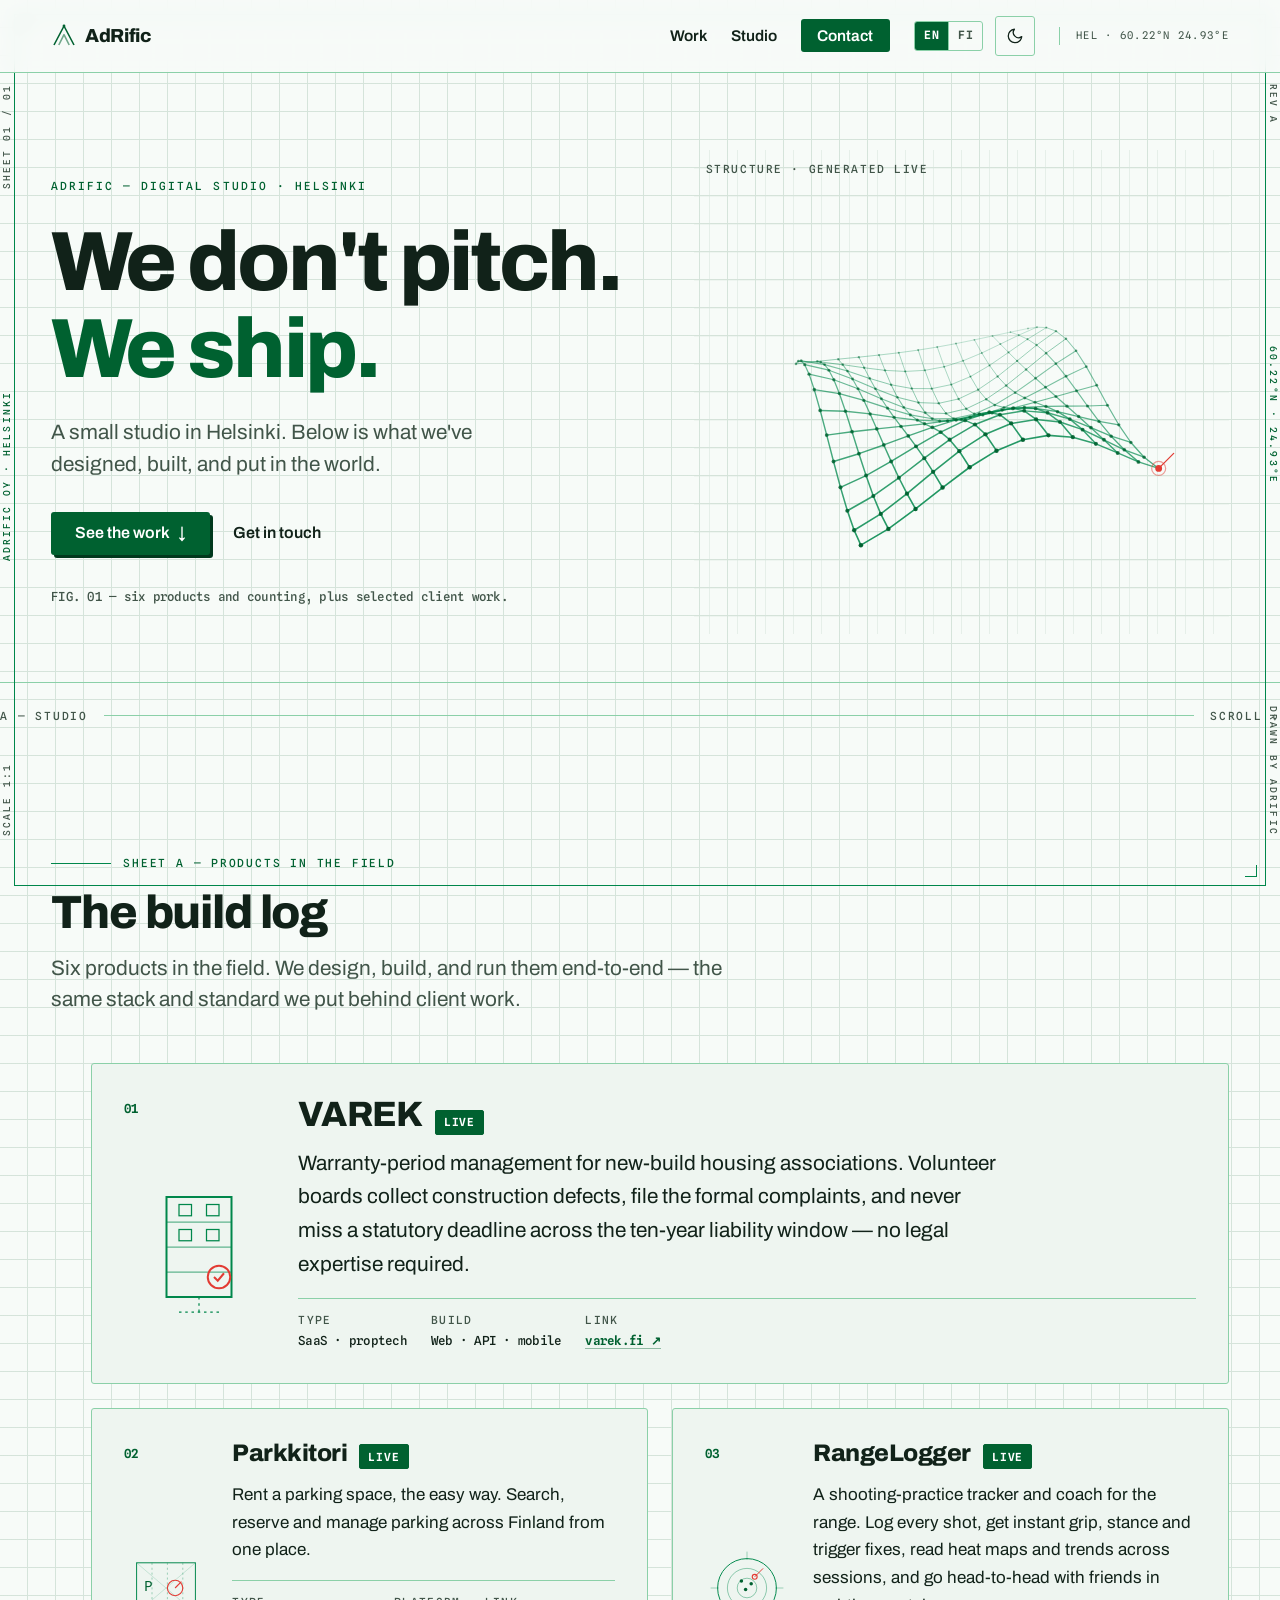
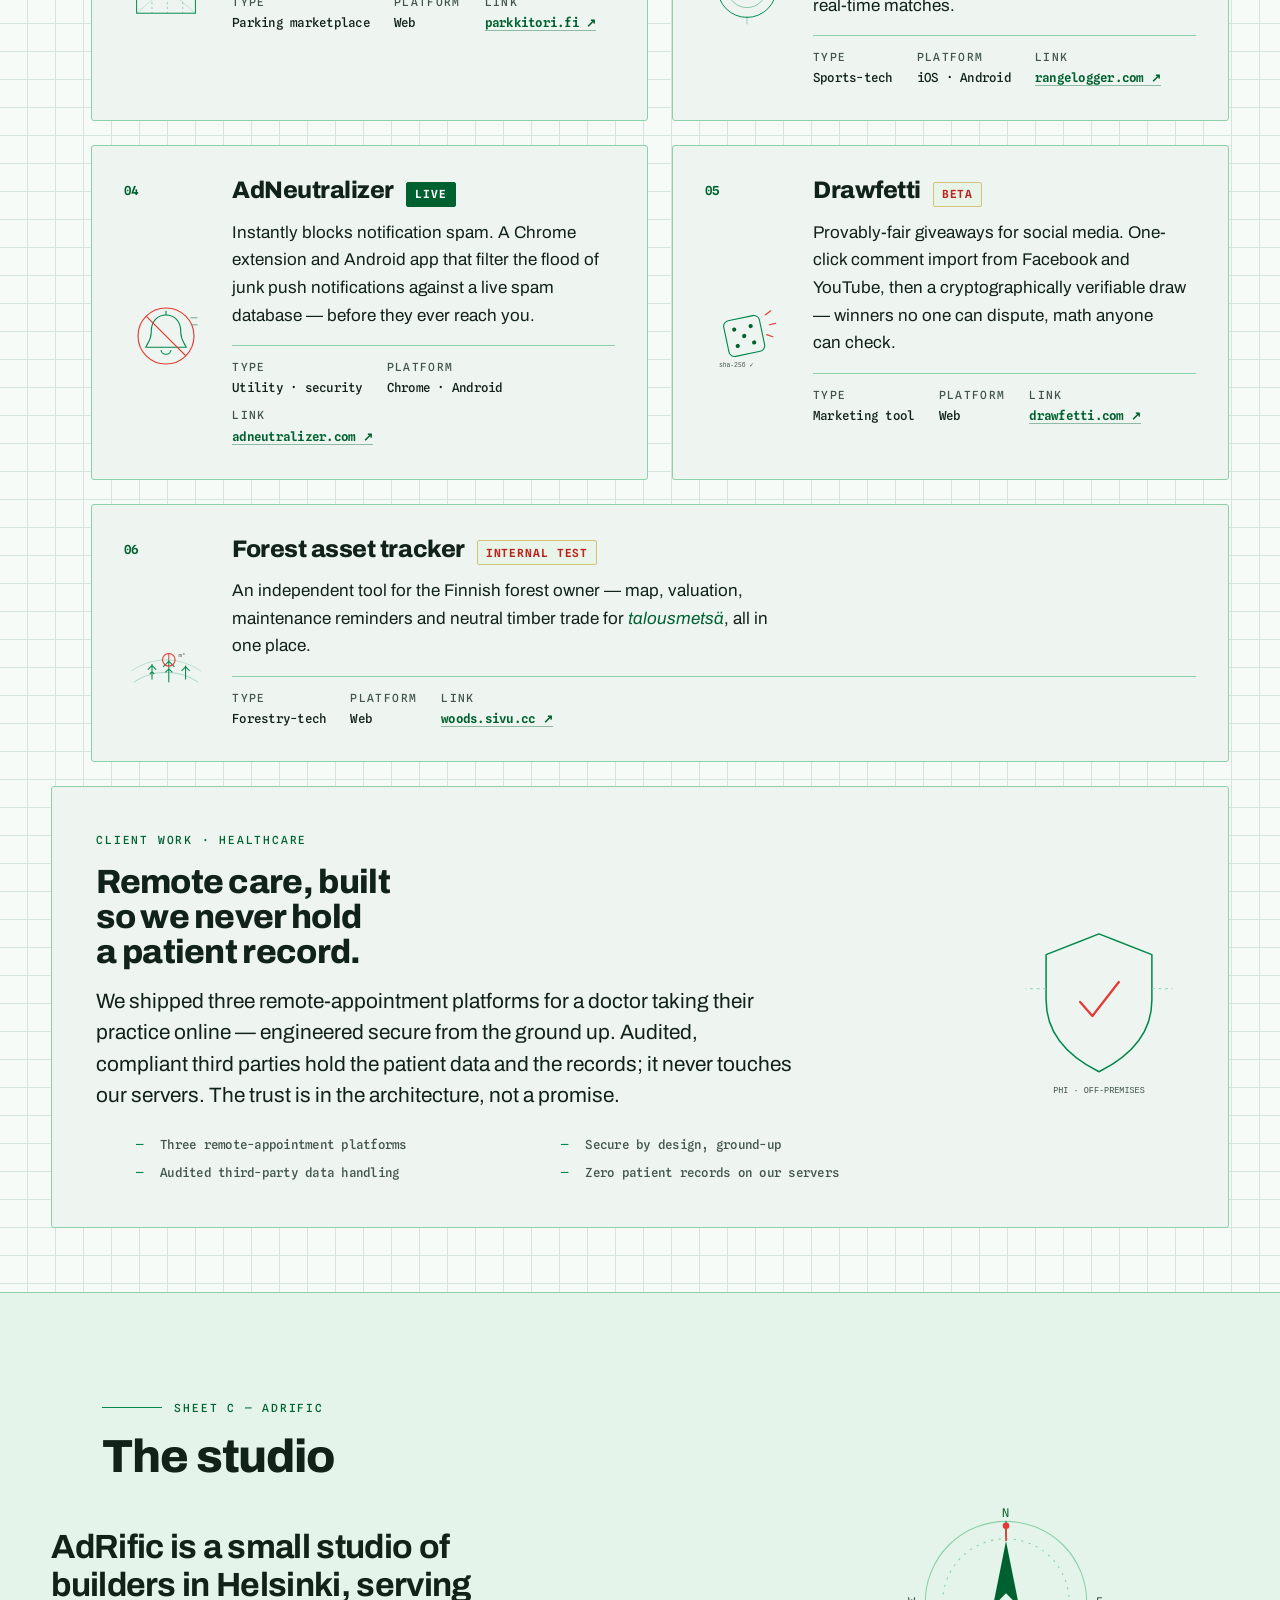
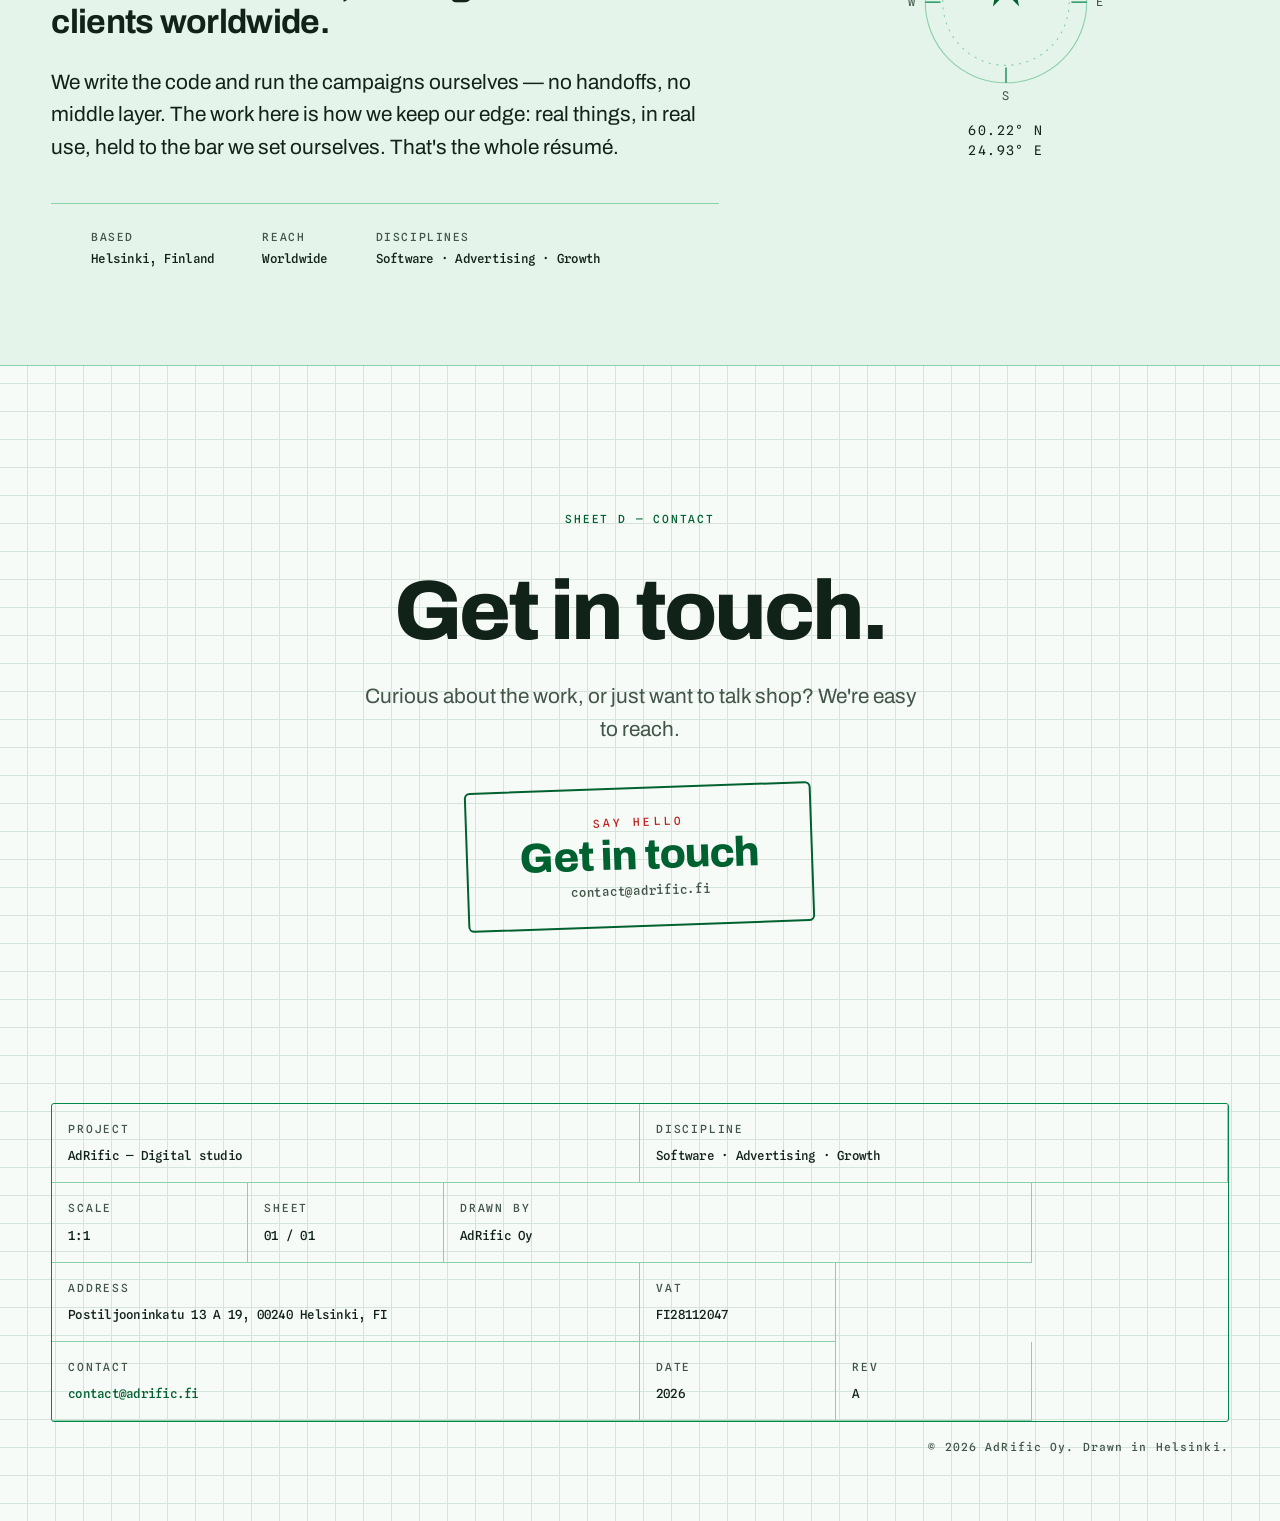
==== public/index.html @ c4c84b94 "chore: scope deploy to public/, track project docs in private repo Move the deployed site into a pub" ====
<!DOCTYPE html>
<html lang="en">

<head>
    <meta charset="UTF-8">
    <meta name="viewport" content="width=device-width, initial-scale=1.0">
    <script>
      (function () {
        var d = document.documentElement; d.classList.add('js');
        try {
          var saved = localStorage.getItem('adrific-theme');
          var theme = (saved === 'light' || saved === 'dark') ? saved
            : (matchMedia('(prefers-color-scheme: dark)').matches ? 'dark' : 'light');
          if (theme === 'dark') d.setAttribute('data-theme', 'dark');
          var lang = localStorage.getItem('adrific-lang');
          if (lang !== 'en' && lang !== 'fi') lang = (navigator.language || 'en').toLowerCase().indexOf('fi') === 0 ? 'fi' : 'en';
          d.setAttribute('lang', lang);
        } catch (e) {}
      })();
    </script>
    <title>AdRific — Digital studio in Helsinki</title>
    <meta name="description"
        content="AdRific is a small digital studio in Helsinki. A reference of the products and client work we've designed, built, and shipped. We don't pitch. We ship.">
    <meta name="theme-color" content="#f4f7f1">
    <meta property="og:title" content="AdRific — Digital studio in Helsinki">
    <meta property="og:description"
        content="A reference of the products and client work we've designed, built, and shipped.">
    <meta property="og:type" content="website">
    <meta property="og:locale" content="en">
    <link rel="icon" href="favicon.svg" type="image/svg+xml">
    <link rel="stylesheet" href="styles/main.css?v=2">
    <link rel="preconnect" href="https://fonts.googleapis.com">
    <link rel="preconnect" href="https://fonts.gstatic.com" crossorigin>
    <link href="https://fonts.googleapis.com/css2?family=Archivo:wght@400;500;600;700;800&family=Spline+Sans+Mono:wght@400;500;600&display=swap"
        rel="stylesheet">
</head>

<body>
    <a class="skip-link" href="#hero">Skip to content</a>

    <!-- Drawing-sheet frame + margin rail -->
    <div class="sheet-frame" aria-hidden="true">
        <div class="rail rail--left">
            <span class="rail__mark">SHEET 01 / 01</span>
            <span class="rail__mark rail__mark--mid">ADRIFIC OY · HELSINKI</span>
            <span class="rail__mark">SCALE 1:1</span>
        </div>
        <div class="rail rail--right">
            <span class="rail__mark">REV A</span>
            <span class="rail__mark rail__mark--mid">60.22°N · 24.93°E</span>
            <span class="rail__mark">DRAWN BY ADRIFIC</span>
        </div>
    </div>

    <header class="masthead" id="top">
        <nav class="masthead__nav nav" aria-label="Primary">
            <a class="brand" href="#top" aria-label="AdRific — home">
                <svg class="brand__mark" width="26" height="26" viewBox="0 0 26 26" aria-hidden="true" focusable="false">
                    <path d="M3 22 L13 3 L23 22" fill="none" stroke="currentColor" stroke-width="1.6"
                        stroke-linejoin="round" />
                    <path d="M7.8 22 L13 11.6 L18.2 22" fill="none" stroke="currentColor" stroke-width="1.6"
                        stroke-linejoin="round" opacity="0.55" />
                    <circle cx="13" cy="3" r="1.4" fill="currentColor" />
                </svg>
                <span class="brand__word">AdRific</span>
            </a>

            <ul class="nav__links" id="nav-menu">
                <li><a href="#work">Work</a></li>
                <li><a href="#studio">Studio</a></li>
                <li><a href="#contact" class="nav__cta">Contact</a></li>
            </ul>

            <div class="masthead__util">
                <div class="lang-switch" role="group" aria-label="Language / Kieli">
                    <button type="button" class="lang-switch__btn" data-lang="en" aria-pressed="true">EN</button>
                    <button type="button" class="lang-switch__btn" data-lang="fi" aria-pressed="false">FI</button>
                </div>
                <button class="theme-toggle" type="button" aria-pressed="false"
                    aria-label="Switch to dark theme" title="Toggle light / dark">
                    <svg class="icon-moon" width="18" height="18" viewBox="0 0 24 24" fill="none"
                        stroke="currentColor" stroke-width="1.7" aria-hidden="true">
                        <path d="M21 12.8A9 9 0 1 1 11.2 3a7 7 0 0 0 9.8 9.8Z" stroke-linejoin="round" />
                    </svg>
                    <svg class="icon-sun" width="18" height="18" viewBox="0 0 24 24" fill="none"
                        stroke="currentColor" stroke-width="1.7" aria-hidden="true">
                        <circle cx="12" cy="12" r="4.2" />
                        <path d="M12 2.5v3M12 18.5v3M2.5 12h3M18.5 12h3M5 5l2 2M17 17l2 2M19 5l-2 2M7 17l-2 2"
                            stroke-linecap="round" />
                    </svg>
                </button>
            </div>

            <p class="masthead__locator" aria-hidden="true">HEL · 60.22°N 24.93°E</p>

            <button class="nav__toggle" type="button" aria-expanded="false" aria-controls="nav-menu"
                aria-label="Open menu">
                <span class="nav__toggle-bar"></span>
                <span class="nav__toggle-bar"></span>
            </button>
        </nav>
    </header>

    <main>
        <!-- ░░ HERO ░░ -->
        <section class="hero" id="hero">
            <div class="hero__grid">
                <div class="hero__copy reveal">
                    <p class="kicker">AdRific — Digital studio · Helsinki</p>
                    <h1 class="hero__title">We don't pitch.<br><span class="hero__title-em">We ship.</span></h1>
                    <p class="hero__lede">
                        A small studio in Helsinki. Below is what we've designed, built, and put
                        in the world.
                    </p>
                    <div class="hero__actions">
                        <a href="#work" class="btn btn--stamp">See the work <span aria-hidden="true">↓</span></a>
                        <a href="#contact" class="btn btn--ghost">Get in touch</a>
                    </div>
                    <p class="hero__caption mono">FIG. 01 — six products and counting, plus selected client work.</p>
                </div>

                <div class="hero__plate reveal">
                    <!-- Live generative schematic renders here when JS + motion are available -->
                    <canvas class="hero__canvas" aria-hidden="true"></canvas>

                    <!-- Always-present static fallback: a real schematic, never a blank box -->
                    <svg class="hero__svg" viewBox="0 0 420 380" role="img"
                        aria-label="An isometric structural lattice drawn as an engineering schematic, annotated with dimension lines.">
                        <defs>
                            <pattern id="grid" width="24" height="24" patternUnits="userSpaceOnUse">
                                <path d="M24 0 H0 V24" fill="none" stroke="var(--grid-line)" stroke-width="1" />
                            </pattern>
                        </defs>
                        <rect x="0" y="0" width="420" height="380" fill="url(#grid)" />
                        <!-- isometric lattice -->
                        <g fill="none" stroke="var(--green-500)" stroke-width="1.4" stroke-linejoin="round">
                            <path d="M70 250 L210 170 L350 250 L210 330 Z" opacity="0.9" />
                            <path d="M70 250 L210 330 L210 170 M350 250 L210 330" opacity="0.5" />
                            <path d="M70 170 L210 90 L350 170 L210 250 Z" />
                            <path d="M70 170 L70 250 M350 170 L350 250 M210 90 L210 170" opacity="0.7" />
                            <path d="M140 130 L280 130 M140 210 L280 210" opacity="0.35" />
                            <path d="M210 90 L210 18" stroke-dasharray="3 4" opacity="0.6" />
                        </g>
                        <g fill="var(--green-700)">
                            <circle cx="70" cy="170" r="3" /><circle cx="350" cy="170" r="3" />
                            <circle cx="210" cy="90" r="3" /><circle cx="210" cy="250" r="3" />
                            <circle cx="70" cy="250" r="3" /><circle cx="350" cy="250" r="3" />
                        </g>
                        <circle cx="210" cy="18" r="4" fill="var(--signal)" />
                        <!-- dimension annotations -->
                        <g class="dim" stroke="var(--ink-muted)" stroke-width="1" fill="var(--ink-muted)">
                            <path d="M70 348 L350 348" />
                            <path d="M70 343 L70 353 M350 343 L350 353" />
                            <text x="210" y="366" text-anchor="middle">SPAN — 280</text>
                        </g>
                    </svg>

                    <p class="hero__plate-label mono" aria-hidden="true">STRUCTURE · GENERATED LIVE</p>
                </div>
            </div>
            <div class="hero__rule" aria-hidden="true">
                <span class="mono">A — STUDIO</span>
                <span class="hero__rule-line"></span>
                <span class="mono">SCROLL ↓</span>
            </div>
        </section>

        <!-- ░░ WORK / PORTFOLIO INDEX ░░ -->
        <section class="work" id="work" aria-labelledby="work-title">
            <header class="section-head">
                <p class="section-head__tag mono">Sheet A — Products in the field</p>
                <h2 class="section-head__title" id="work-title">The build log</h2>
                <p class="section-head__intro">
                    Six products in the field. We design, build, and run them end-to-end — the same
                    stack and standard we put behind client work.
                </p>
            </header>

            <ol class="work__index">
                <!-- VAREK (featured) -->
                <li class="plate plate--feature">
                    <span class="plate__no mono">01</span>
                    <div class="plate__diagram" aria-hidden="true">
                        <svg viewBox="0 0 120 120" fill="none" stroke="currentColor">
                            <rect x="34" y="20" width="52" height="80" stroke-width="1.6" />
                            <path d="M34 40 H86 M34 60 H86 M34 80 H86" stroke-width="1" opacity="0.6" />
                            <rect x="44" y="26" width="10" height="9" stroke-width="1" />
                            <rect x="66" y="26" width="10" height="9" stroke-width="1" />
                            <rect x="44" y="46" width="10" height="9" stroke-width="1" />
                            <rect x="66" y="46" width="10" height="9" stroke-width="1" />
                            <path d="M60 100 V112 M44 112 H76" stroke-width="1" stroke-dasharray="2 3" />
                            <circle cx="76" cy="84" r="9" stroke="var(--signal)" stroke-width="1.6" />
                            <path d="M72 84 l3 3 l5 -6" stroke="var(--signal)" stroke-width="1.6" />
                        </svg>
                    </div>
                    <div class="plate__body">
                        <div class="plate__head">
                            <h3 class="plate__name">VAREK</h3>
                            <span class="tag tag--live">Live</span>
                        </div>
                        <p class="plate__desc">
                            Warranty-period management for new-build housing associations. Volunteer boards
                            collect construction defects, file the formal complaints, and never miss a
                            statutory deadline across the ten-year liability window — no legal expertise required.
                        </p>
                        <dl class="plate__meta mono">
                            <div><dt>Type</dt><dd>SaaS · proptech</dd></div>
                            <div><dt>Build</dt><dd>Web · API · mobile</dd></div>
                            <div><dt>Link</dt><dd><a href="https://varek.fi" target="_blank"
                                        rel="noopener">varek.fi ↗</a></dd></div>
                        </dl>
                    </div>
                </li>

                <!-- Parkkitori -->
                <li class="plate">
                    <span class="plate__no mono">02</span>
                    <div class="plate__diagram" aria-hidden="true">
                        <svg viewBox="0 0 120 120" fill="none" stroke="currentColor">
                            <rect x="18" y="24" width="84" height="72" stroke-width="1.4" />
                            <path d="M18 24 L102 96 M102 24 L18 96" stroke-width="1" opacity="0.25" />
                            <path d="M40 24 V96 M62 24 V96 M84 24 V96" stroke-width="1" opacity="0.5"
                                stroke-dasharray="3 4" />
                            <text x="29" y="64" font-family="monospace" font-size="20"
                                fill="var(--green-700)" stroke="none">P</text>
                            <circle cx="73" cy="60" r="11" stroke="var(--signal)" stroke-width="1.6" />
                            <path d="M73 60 l9 -9" stroke="var(--signal)" stroke-width="1.6" />
                        </svg>
                    </div>
                    <div class="plate__body">
                        <div class="plate__head">
                            <h3 class="plate__name">Parkkitori</h3>
                            <span class="tag tag--live">Live</span>
                        </div>
                        <p class="plate__desc">
                            Rent a parking space, the easy way. Search, reserve and manage parking
                            across Finland from one place.
                        </p>
                        <dl class="plate__meta mono">
                            <div><dt>Type</dt><dd>Parking marketplace</dd></div>
                            <div><dt>Platform</dt><dd>Web</dd></div>
                            <div><dt>Link</dt><dd><a href="https://parkkitori.fi" target="_blank"
                                        rel="noopener">parkkitori.fi ↗</a></dd></div>
                        </dl>
                    </div>
                </li>

                <!-- RangeLogger -->
                <li class="plate">
                    <span class="plate__no mono">03</span>
                    <div class="plate__diagram" aria-hidden="true">
                        <svg viewBox="0 0 120 120" fill="none" stroke="currentColor">
                            <circle cx="60" cy="60" r="42" stroke-width="1.4" />
                            <circle cx="60" cy="60" r="28" stroke-width="1" opacity="0.6" />
                            <circle cx="60" cy="60" r="14" stroke-width="1" opacity="0.6" />
                            <path d="M60 8 V20 M60 100 V112 M8 60 H20 M100 60 H112" stroke-width="1"
                                opacity="0.5" />
                            <circle cx="52" cy="50" r="2.5" fill="var(--green-700)" stroke="none" />
                            <circle cx="66" cy="54" r="2.5" fill="var(--green-700)" stroke="none" />
                            <circle cx="58" cy="62" r="2.5" fill="var(--green-700)" stroke="none" />
                            <circle cx="71" cy="44" r="3.5" fill="none" stroke="var(--signal)"
                                stroke-width="1.6" />
                            <path d="M71 44 l12 -12" stroke="var(--signal)" stroke-width="1.4" />
                        </svg>
                    </div>
                    <div class="plate__body">
                        <div class="plate__head">
                            <h3 class="plate__name">RangeLogger</h3>
                            <span class="tag tag--live">Live</span>
                        </div>
                        <p class="plate__desc">
                            A shooting-practice tracker and coach for the range. Log every shot, get instant
                            grip, stance and trigger fixes, read heat maps and trends across sessions, and go
                            head-to-head with friends in real-time matches.
                        </p>
                        <dl class="plate__meta mono">
                            <div><dt>Type</dt><dd>Sports-tech</dd></div>
                            <div><dt>Platform</dt><dd>iOS · Android</dd></div>
                            <div><dt>Link</dt><dd><a href="https://rangelogger.com" target="_blank"
                                        rel="noopener">rangelogger.com ↗</a></dd></div>
                        </dl>
                    </div>
                </li>

                <!-- AdNeutralizer -->
                <li class="plate">
                    <span class="plate__no mono">04</span>
                    <div class="plate__diagram" aria-hidden="true">
                        <svg viewBox="0 0 120 120" fill="none" stroke="currentColor">
                            <path d="M60 30 c-12 0 -21 9 -21 23 c0 13 -5 17 -8 23 h58 c-3 -6 -8 -10 -8 -23 c0 -14 -9 -23 -21 -23 Z"
                                stroke-width="1.6" stroke-linejoin="round" />
                            <path d="M60 24 v6" stroke-width="1.6" />
                            <path d="M53 80 a7 6 0 0 0 14 0" stroke-width="1.6" />
                            <g stroke="var(--green-700)" stroke-width="1.4" opacity="0.55">
                                <path d="M95 34 h10 M97 44 h8" />
                            </g>
                            <circle cx="60" cy="60" r="40" stroke="var(--signal)" stroke-width="1.6" />
                            <path d="M32 32 L88 88" stroke="var(--signal)" stroke-width="1.8" />
                        </svg>
                    </div>
                    <div class="plate__body">
                        <div class="plate__head">
                            <h3 class="plate__name">AdNeutralizer</h3>
                            <span class="tag tag--live">Live</span>
                        </div>
                        <p class="plate__desc">
                            Instantly blocks notification spam. A Chrome extension and Android app that
                            filter the flood of junk push notifications against a live spam database —
                            before they ever reach you.
                        </p>
                        <dl class="plate__meta mono">
                            <div><dt>Type</dt><dd>Utility · security</dd></div>
                            <div><dt>Platform</dt><dd>Chrome · Android</dd></div>
                            <div><dt>Link</dt><dd><a href="https://adneutralizer.com" target="_blank"
                                        rel="noopener">adneutralizer.com ↗</a></dd></div>
                        </dl>
                    </div>
                </li>

                <!-- Drawfetti -->
                <li class="plate">
                    <span class="plate__no mono">05</span>
                    <div class="plate__diagram" aria-hidden="true">
                        <svg viewBox="0 0 120 120" fill="none" stroke="currentColor">
                            <rect x="30" y="34" width="52" height="52" rx="8" stroke-width="1.6"
                                transform="rotate(-12 56 60)" />
                            <g stroke="none" fill="var(--green-700)" transform="rotate(-12 56 60)">
                                <circle cx="44" cy="48" r="3" /><circle cx="68" cy="48" r="3" />
                                <circle cx="56" cy="60" r="3" /><circle cx="44" cy="72" r="3" />
                                <circle cx="68" cy="72" r="3" />
                            </g>
                            <path d="M86 30 l8 -6 M92 44 l9 -2 M88 58 l9 3" stroke="var(--signal)"
                                stroke-width="1.6" stroke-linecap="round" />
                            <text x="20" y="104" font-family="monospace" font-size="9"
                                fill="var(--ink-muted)" stroke="none">sha-256 ✓</text>
                        </svg>
                    </div>
                    <div class="plate__body">
                        <div class="plate__head">
                            <h3 class="plate__name">Drawfetti</h3>
                            <span class="tag tag--beta">Beta</span>
                        </div>
                        <p class="plate__desc">
                            Provably-fair giveaways for social media. One-click comment import from Facebook
                            and YouTube, then a cryptographically verifiable draw — winners no one can dispute,
                            math anyone can check.
                        </p>
                        <dl class="plate__meta mono">
                            <div><dt>Type</dt><dd>Marketing tool</dd></div>
                            <div><dt>Platform</dt><dd>Web</dd></div>
                            <div><dt>Link</dt><dd><a href="https://drawfetti.com" target="_blank"
                                        rel="noopener">drawfetti.com ↗</a></dd></div>
                        </dl>
                    </div>
                </li>

                <!-- Forest asset tracker (working title; full-width closer) -->
                <li class="plate plate--span">
                    <span class="plate__no mono">06</span>
                    <div class="plate__diagram" aria-hidden="true">
                        <svg viewBox="0 0 120 120" fill="none" stroke="currentColor">
                            <path d="M14 96 q20 -14 46 -14 q26 0 46 14" stroke-width="1" opacity="0.4" />
                            <path d="M10 80 q24 -16 50 -16 q26 0 50 16" stroke-width="1" opacity="0.3" />
                            <g stroke-width="1.5">
                                <path d="M40 92 V70 M34 78 l6 -6 l6 6 M37 84 l3 -3 l3 3" />
                                <path d="M64 96 V64 M56 74 l8 -8 l8 8 M59 82 l5 -5 l5 5" />
                                <path d="M88 92 V72 M82 80 l6 -6 l6 6" />
                            </g>
                            <circle cx="64" cy="64" r="9" stroke="var(--signal)" stroke-width="1.6" />
                            <path d="M64 64 V55" stroke="var(--signal)" stroke-width="1.4" />
                            <text x="78" y="60" font-family="monospace" font-size="8"
                                fill="var(--ink-muted)" stroke="none">m³</text>
                        </svg>
                    </div>
                    <div class="plate__body">
                        <div class="plate__head">
                            <h3 class="plate__name">Forest asset tracker</h3>
                            <span class="tag tag--beta">Internal test</span>
                        </div>
                        <p class="plate__desc">
                            An independent tool for the Finnish forest owner — map, valuation, maintenance
                            reminders and neutral timber trade for <em>talousmetsä</em>, all in one place.
                        </p>
                        <dl class="plate__meta mono">
                            <div><dt>Type</dt><dd>Forestry-tech</dd></div>
                            <div><dt>Platform</dt><dd>Web</dd></div>
                            <div><dt>Link</dt><dd><a href="https://woods.sivu.cc" target="_blank"
                                        rel="noopener">woods.sivu.cc ↗</a></dd></div>
                        </dl>
                    </div>
                </li>
            </ol>

            <article class="delivery" aria-labelledby="delivery-title">
                <div class="delivery__body">
                    <p class="delivery__tag mono">Client work · Healthcare</p>
                    <h3 class="delivery__title" id="delivery-title">
                        Remote care, built so we never hold a patient record.
                    </h3>
                    <p class="delivery__desc">
                        We shipped three remote-appointment platforms for a doctor taking their practice
                        online — engineered secure from the ground up. Audited, compliant third parties
                        hold the patient data and the records; it never touches our servers. The trust is
                        in the architecture, not a promise.
                    </p>
                    <ul class="delivery__specs mono">
                        <li>Three remote-appointment platforms</li>
                        <li>Secure by design, ground-up</li>
                        <li>Audited third-party data handling</li>
                        <li>Zero patient records on our servers</li>
                    </ul>
                </div>
                <div class="delivery__plate" aria-hidden="true">
                    <svg viewBox="0 0 180 196" fill="none">
                        <path d="M90 20 L146 42 V90 C146 126 122 150 90 166 C58 150 34 126 34 90 V42 Z"
                            stroke="var(--green-500)" stroke-width="1.6" stroke-linejoin="round" />
                        <path d="M70 92 l13 15 l28 -36" stroke="var(--signal)" stroke-width="2.4"
                            stroke-linecap="round" stroke-linejoin="round" />
                        <path d="M34 78 H12 M146 78 H168" stroke="var(--green-300)" stroke-width="1"
                            stroke-dasharray="3 4" />
                        <text x="90" y="188" text-anchor="middle" font-family="monospace" font-size="9"
                            fill="var(--ink-muted)">PHI · OFF-PREMISES</text>
                    </svg>
                </div>
            </article>
        </section>

        <!-- ░░ STUDIO / ABOUT ░░ -->
        <section class="studio" id="studio" aria-labelledby="studio-title">
            <div class="studio__inner">
                <div class="studio__main">
                    <header class="section-head section-head--tight">
                        <p class="section-head__tag mono">Sheet C — AdRific</p>
                        <h2 class="section-head__title" id="studio-title">The studio</h2>
                    </header>
                    <p class="studio__lead">
                        AdRific is a small studio of builders in Helsinki, serving clients worldwide.
                    </p>
                    <p class="studio__body">
                        We write the code and run the campaigns ourselves — no handoffs, no middle layer.
                        The work here is how we keep our edge: real things, in real use, held to the bar we
                        set ourselves. That's the whole résumé.
                    </p>
                    <ul class="studio__facts mono" aria-label="Studio facts">
                        <li><span>Based</span> Helsinki, Finland</li>
                        <li><span>Reach</span> Worldwide</li>
                        <li><span>Disciplines</span> Software · Advertising · Growth</li>
                    </ul>
                </div>

                <aside class="studio__aside" aria-hidden="true">
                    <svg viewBox="0 0 220 250" fill="none" role="presentation">
                        <circle cx="110" cy="100" r="74" stroke="var(--green-300)" stroke-width="1" />
                        <circle cx="110" cy="100" r="58" stroke="var(--green-300)" stroke-width="1"
                            stroke-dasharray="2 5" />
                        <!-- cardinal ticks -->
                        <g stroke="var(--green-500)" stroke-width="1.2">
                            <path d="M110 26 V40 M110 160 V174 M36 100 H50 M170 100 H184" />
                        </g>
                        <!-- north arrow -->
                        <path d="M110 44 L122 104 L110 92 L98 104 Z" fill="var(--green-700)" />
                        <path d="M110 44 L110 30" stroke="var(--signal)" stroke-width="1.6" />
                        <circle cx="110" cy="30" r="3" fill="var(--signal)" />
                        <!-- labels -->
                        <g fill="var(--ink-muted)" font-family="'Spline Sans Mono', monospace" font-size="11"
                            letter-spacing="0.1em">
                            <text x="110" y="22" text-anchor="middle" fill="var(--green-700)">N</text>
                            <text x="110" y="190" text-anchor="middle">S</text>
                            <text x="196" y="104" text-anchor="middle">E</text>
                            <text x="24" y="104" text-anchor="middle">W</text>
                        </g>
                        <!-- coordinate block -->
                        <g font-family="'Spline Sans Mono', monospace" letter-spacing="0.08em">
                            <text x="110" y="222" text-anchor="middle" font-size="12"
                                fill="var(--ink)">60.22° N</text>
                            <text x="110" y="240" text-anchor="middle" font-size="12"
                                fill="var(--ink)">24.93° E</text>
                        </g>
                    </svg>
                </aside>
            </div>
        </section>

        <!-- ░░ CONTACT STAMP ░░ -->
        <section class="contact" id="contact" aria-labelledby="contact-title">
            <div class="contact__inner">
                <p class="section-head__tag mono">Sheet D — Contact</p>
                <h2 class="contact__title" id="contact-title">Get in touch.</h2>
                <p class="contact__lede">
                    Curious about the work, or just want to talk shop? We're easy to reach.
                </p>
                <a class="stamp" href="mailto:contact@adrific.fi?subject=Hello%20AdRific">
                    <span class="stamp__kicker mono">Say hello</span>
                    <span class="stamp__main">Get in touch</span>
                    <span class="stamp__addr mono">contact@adrific.fi</span>
                </a>
            </div>
        </section>
    </main>

    <!-- ░░ TITLE BLOCK FOOTER ░░ -->
    <footer class="title-block">
        <div class="title-block__grid mono">
            <div class="tb-cell tb-cell--wide">
                <span class="tb-cell__k">Project</span>
                <span class="tb-cell__v">AdRific — Digital studio</span>
            </div>
            <div class="tb-cell tb-cell--wide">
                <span class="tb-cell__k">Discipline</span>
                <span class="tb-cell__v">Software · Advertising · Growth</span>
            </div>
            <div class="tb-cell">
                <span class="tb-cell__k">Scale</span>
                <span class="tb-cell__v">1:1</span>
            </div>
            <div class="tb-cell">
                <span class="tb-cell__k">Sheet</span>
                <span class="tb-cell__v">01 / 01</span>
            </div>
            <div class="tb-cell tb-cell--wide">
                <span class="tb-cell__k">Drawn by</span>
                <span class="tb-cell__v">AdRific Oy</span>
            </div>
            <div class="tb-cell tb-cell--wide">
                <span class="tb-cell__k">Address</span>
                <span class="tb-cell__v">Postiljooninkatu 13 A 19, 00240 Helsinki, FI</span>
            </div>
            <div class="tb-cell">
                <span class="tb-cell__k">VAT</span>
                <span class="tb-cell__v">FI28112047</span>
            </div>
            <div class="tb-cell tb-cell--wide">
                <span class="tb-cell__k">Contact</span>
                <span class="tb-cell__v"><a href="mailto:contact@adrific.fi">contact@adrific.fi</a></span>
            </div>
            <div class="tb-cell">
                <span class="tb-cell__k">Date</span>
                <span class="tb-cell__v">2026</span>
            </div>
            <div class="tb-cell">
                <span class="tb-cell__k">Rev</span>
                <span class="tb-cell__v">A</span>
            </div>
        </div>
        <p class="title-block__copy mono">© 2026 AdRific Oy. Drawn in Helsinki.</p>
    </footer>

    <script src="scripts/main.js?v=2"></script>
</body>

</html>
---- public/styles/main.css ----
/* =====================================================================
   AdRific — "The Drawing"
   A committed-green engineering-schematic brand surface.
   Register: brand. See PRODUCT.md. Tokens captured in DESIGN.md (post-ship).
   ===================================================================== */

/* ---- Tokens --------------------------------------------------------- */
:root {
    /* Color — committed green on engineering vellum (OKLCH) */
    --paper:        oklch(0.985 0.006 155);   /* sheet ground */
    --paper-2:      oklch(0.963 0.009 158);   /* sunken panels, plate fills */
    --paper-3:      oklch(0.940 0.012 158);   /* deeper recess */
    --ink:          oklch(0.235 0.030 158);   /* body text, heavy linework */
    --ink-muted:    oklch(0.430 0.032 158);   /* secondary text, annotations */
    --green-900:    oklch(0.300 0.080 158);
    --green-700:    oklch(0.420 0.130 158);   /* green text/links, fills w/ white text */
    --green-500:    oklch(0.540 0.150 158);   /* primary lines, structure, chrome */
    --green-300:    oklch(0.800 0.090 158);   /* light tints */
    --green-wash:   oklch(0.952 0.022 158);   /* faint section wash */
    --grid-line:    oklch(0.905 0.020 158);   /* graph-paper grid */
    --signal:       oklch(0.605 0.205 28);    /* coral "red-pen" accent */
    --signal-deep:  oklch(0.515 0.190 28);    /* accent as text */
    --white:        oklch(1 0 0);
    --on-accent:    oklch(1 0 0);             /* text/icons on a saturated green fill (flips per theme) */
    --stamp-offset: var(--green-900);         /* the hard printed-offset stamp shadow */

    /* Spacing — 4pt scale */
    --sp-1: 0.25rem;  --sp-2: 0.5rem;  --sp-3: 0.75rem;  --sp-4: 1rem;
    --sp-5: 1.5rem;   --sp-6: 2rem;    --sp-8: 3rem;      --sp-10: 4rem;
    --sp-12: 6rem;    --sp-16: 9rem;

    /* Type */
    --font-display: 'Archivo', 'Archivo Fallback', system-ui, sans-serif;
    --font-mono: 'Spline Sans Mono', ui-monospace, 'SF Mono', 'Consolas', monospace;

    --step-hero: clamp(2.6rem, 1.6rem + 4.6vw, 5.25rem);
    --step-h2:   clamp(1.85rem, 1.3rem + 2.1vw, 2.9rem);
    --step-h3:   clamp(1.2rem, 1.05rem + 0.7vw, 1.5rem);
    --step-lead: clamp(1.06rem, 1rem + 0.5vw, 1.3rem);
    --step-body: 1.0625rem;
    --step-mono: 0.78rem;
    --step-mono-sm: 0.7rem;

    /* Structure */
    --maxw: 1180px;
    --gutter: clamp(1.25rem, 4vw, 3.5rem);
    --frame-inset: 14px;
    --radius: 3px;
    --hair: 1px;

    /* Motion */
    --ease-quart: cubic-bezier(0.25, 1, 0.5, 1);
    --ease-expo: cubic-bezier(0.16, 1, 0.3, 1);
    --dur-fast: 140ms;
    --dur-mid: 280ms;
    --dur-slow: 620ms;

    /* z-index scale */
    --z-frame: 40;
    --z-rail: 41;
    --z-header: 100;
    --z-menu: 200;
    --z-skip: 300;
}

/* ---- Dark theme — "Carbon" ----------------------------------------- */
/* True neutral near-black; green strictly as a restrained accent ink.
   `dark` is the canonical toggle value; `dark-carbon` is kept as an alias. */
:root[data-theme="dark"],
:root[data-theme="dark-carbon"] {
    --paper:        oklch(0.170 0 0);
    --paper-2:      oklch(0.205 0.004 158);
    --paper-3:      oklch(0.245 0.006 158);
    --ink:          oklch(0.945 0 0);
    --ink-muted:    oklch(0.705 0.010 158);
    --green-900:    oklch(0.830 0.150 158);
    --green-700:    oklch(0.740 0.160 158);
    --green-500:    oklch(0.680 0.160 158);
    --green-300:    oklch(0.380 0.060 158);
    --green-wash:   oklch(0.215 0.020 158);
    --grid-line:    oklch(0.260 0.008 158);
    --signal:       oklch(0.660 0.205 28);
    --signal-deep:  oklch(0.720 0.180 28);
    --on-accent:    oklch(0.150 0 0);
    --stamp-offset: oklch(0.340 0.050 158);
    color-scheme: dark;
}

/* Metric-matched fallback to soften FOUT for the display face */
@font-face {
    font-family: 'Archivo Fallback';
    src: local('Arial');
    size-adjust: 96%;
    ascent-override: 92%;
    descent-override: 24%;
    line-gap-override: 0%;
}

/* ---- Reset ---------------------------------------------------------- */
*, *::before, *::after { box-sizing: border-box; }
* { margin: 0; }

html { -webkit-text-size-adjust: 100%; text-size-adjust: 100%; scroll-behavior: smooth; }
@media (prefers-reduced-motion: reduce) { html { scroll-behavior: auto; } }

body {
    font-family: var(--font-display);
    font-size: var(--step-body);
    line-height: 1.62;
    color: var(--ink);
    background-color: var(--paper);
    background-image:
        linear-gradient(var(--grid-line) var(--hair), transparent var(--hair)),
        linear-gradient(90deg, var(--grid-line) var(--hair), transparent var(--hair));
    background-size: 28px 28px;
    background-position: -1px -1px;
    -webkit-font-smoothing: antialiased;
    text-rendering: optimizeLegibility;
    font-kerning: normal;
    overflow-x: hidden;
}

img, svg, canvas { display: block; max-width: 100%; }
a { color: inherit; }
h1, h2, h3 { line-height: 1.04; font-weight: 800; letter-spacing: -0.025em; text-wrap: balance; }
p { text-wrap: pretty; }
:focus-visible {
    outline: 2px solid var(--green-700);
    outline-offset: 3px;
    border-radius: 1px;
}

:where(section[id], #top) { scroll-margin-top: 84px; }

.mono {
    font-family: var(--font-mono);
    font-size: var(--step-mono);
    letter-spacing: 0.02em;
    font-weight: 500;
}

.skip-link {
    position: absolute;
    left: var(--sp-4); top: -100%;
    z-index: var(--z-skip);
    background: var(--green-700); color: var(--white);
    padding: var(--sp-2) var(--sp-4);
    font: 600 0.9rem/1 var(--font-display);
    border-radius: var(--radius);
    transition: top var(--dur-fast) var(--ease-quart);
}
.skip-link:focus { top: var(--sp-4); }

/* ---- Drawing-sheet frame + margin rails ---------------------------- */
.sheet-frame {
    position: fixed;
    inset: var(--frame-inset);
    border: var(--hair) solid var(--green-500);
    pointer-events: none;
    z-index: var(--z-frame);
}
/* corner ticks */
.sheet-frame::before, .sheet-frame::after {
    content: ""; position: absolute; width: 12px; height: 12px;
    border: var(--hair) solid var(--green-500);
}
.sheet-frame::before { top: 8px; left: 8px; border-right: 0; border-bottom: 0; }
.sheet-frame::after { bottom: 8px; right: 8px; border-left: 0; border-top: 0; }

.rail {
    position: fixed;
    top: 0; bottom: 0;
    width: var(--frame-inset);
    display: flex; flex-direction: column; align-items: center;
    justify-content: space-between;
    padding: 84px 0 64px;
    z-index: var(--z-rail);
    pointer-events: none;
}
.rail--left { left: 0; }
.rail--right { right: 0; }
.rail__mark {
    font-family: var(--font-mono);
    font-size: 0.6rem; letter-spacing: 0.22em; font-weight: 500;
    color: var(--ink-muted);
    writing-mode: vertical-rl;
    white-space: nowrap;
}
.rail--left .rail__mark { transform: rotate(180deg); }
.rail__mark--mid { color: var(--green-700); }

/* ---- Container ------------------------------------------------------ */
.masthead__nav,
.hero__grid,
.section-head,
.work__index,
.studio__inner,
.contact__inner,
.title-block {
    width: min(100% - calc(2 * var(--gutter)), var(--maxw));
    margin-inline: auto;
}

/* ---- Masthead / nav ------------------------------------------------- */
.masthead {
    position: sticky; top: 0;
    z-index: var(--z-header);
    background: color-mix(in oklch, var(--paper) 86%, transparent);
    -webkit-backdrop-filter: blur(8px);
    backdrop-filter: blur(8px);
    border-bottom: var(--hair) solid var(--green-300);
}
.masthead__nav {
    display: flex; align-items: center; gap: var(--sp-5);
    padding-block: var(--sp-4);
}
.brand {
    display: inline-flex; align-items: center; gap: var(--sp-2);
    text-decoration: none; color: var(--ink);
    font-weight: 800; font-size: 1.18rem; letter-spacing: -0.02em;
    margin-right: auto;
}
.brand__mark { color: var(--green-700); flex: none; }
.brand__word { line-height: 1; }

.nav__links {
    display: flex; align-items: center; gap: var(--sp-5);
    list-style: none;
}
.nav__links a {
    text-decoration: none; color: var(--ink);
    font-weight: 600; font-size: 0.97rem;
    position: relative; padding-block: 2px;
}
.nav__links a:not(.nav__cta)::after {
    content: ""; position: absolute; left: 0; bottom: -2px;
    width: 100%; height: 1.5px; background: var(--green-700);
    transform: scaleX(0); transform-origin: left;
    transition: transform var(--dur-mid) var(--ease-quart);
}
.nav__links a:not(.nav__cta):hover::after,
.nav__links a:not(.nav__cta):focus-visible::after { transform: scaleX(1); }

.nav__links a.nav__cta {
    background: var(--green-700); color: var(--on-accent);
    padding: 0.5rem 1.05rem; border-radius: var(--radius);
    transition: background var(--dur-fast) var(--ease-quart);
}
.nav__links a.nav__cta:hover, .nav__links a.nav__cta:focus-visible { background: var(--green-900); }

.masthead__locator {
    font-family: var(--font-mono); font-size: 0.66rem;
    letter-spacing: 0.12em; color: var(--ink-muted);
    border-left: var(--hair) solid var(--green-300); padding-left: var(--sp-4);
}

.masthead__util { display: inline-flex; align-items: center; gap: var(--sp-3); flex: none; }

.lang-switch {
    display: inline-flex; flex: none;
    border: var(--hair) solid var(--green-300); border-radius: var(--radius); overflow: hidden;
}
.lang-switch__btn {
    font: 600 0.72rem/1 var(--font-mono); letter-spacing: 0.06em;
    padding: 0.5rem 0.55rem; background: none; border: none; color: var(--ink-muted);
    cursor: pointer; transition: background var(--dur-fast) var(--ease-quart), color var(--dur-fast) var(--ease-quart);
}
.lang-switch__btn + .lang-switch__btn { border-left: var(--hair) solid var(--green-300); }
.lang-switch__btn[aria-pressed="true"] { background: var(--green-700); color: var(--on-accent); }
.lang-switch__btn:not([aria-pressed="true"]):hover,
.lang-switch__btn:not([aria-pressed="true"]):focus-visible { color: var(--green-700); }

.theme-toggle {
    flex: none;
    width: 40px; height: 40px; padding: 0;
    display: inline-flex; align-items: center; justify-content: center;
    background: none; border: var(--hair) solid var(--green-300);
    border-radius: var(--radius); cursor: pointer; color: var(--ink);
    transition: border-color var(--dur-fast) var(--ease-quart), color var(--dur-fast) var(--ease-quart);
}
.theme-toggle:hover, .theme-toggle:focus-visible { border-color: var(--green-500); color: var(--green-700); }
.theme-toggle .icon-sun { display: none; }
:root[data-theme="dark"] .theme-toggle .icon-moon,
:root[data-theme="dark-carbon"] .theme-toggle .icon-moon { display: none; }
:root[data-theme="dark"] .theme-toggle .icon-sun,
:root[data-theme="dark-carbon"] .theme-toggle .icon-sun { display: block; }

.nav__toggle {
    display: none;
    width: 44px; height: 44px; padding: 11px;
    background: none; border: var(--hair) solid var(--green-500);
    border-radius: var(--radius); cursor: pointer; color: var(--ink);
    flex-direction: column; justify-content: center; gap: 5px;
}
.nav__toggle-bar {
    display: block; height: 2px; width: 100%; background: currentColor;
    transition: transform var(--dur-mid) var(--ease-quart), opacity var(--dur-fast);
}
.nav__toggle[aria-expanded="true"] .nav__toggle-bar:nth-child(1) { transform: translateY(3.5px) rotate(45deg); }
.nav__toggle[aria-expanded="true"] .nav__toggle-bar:nth-child(2) { transform: translateY(-3.5px) rotate(-45deg); }

/* ---- Section heads -------------------------------------------------- */
.section-head { padding-top: var(--sp-12); margin-bottom: var(--sp-8); }
.section-head--tight { padding-top: 0; margin-bottom: var(--sp-5); }
.section-head__tag {
    color: var(--green-700);
    display: inline-flex; align-items: center; gap: var(--sp-3);
    text-transform: uppercase; letter-spacing: 0.16em;
    font-size: var(--step-mono-sm); margin-bottom: var(--sp-4);
}
.section-head__tag::before {
    content: ""; width: clamp(20px, 6vw, 60px); height: 1px;
    background: var(--green-500); display: inline-block;
}
.section-head__title { font-size: var(--step-h2); max-width: 18ch; }
.section-head__intro {
    margin-top: var(--sp-4); max-width: 56ch;
    color: var(--ink-muted); font-size: var(--step-lead); line-height: 1.5;
}

.kicker {
    font-family: var(--font-mono); font-weight: 500;
    text-transform: uppercase; letter-spacing: 0.18em;
    font-size: var(--step-mono-sm); color: var(--green-700);
    margin-bottom: var(--sp-5);
}

/* ---- Hero ----------------------------------------------------------- */
.hero { padding-top: clamp(2.5rem, 6vw, 5rem); }
.hero__grid {
    display: grid; grid-template-columns: minmax(0, 1.05fr) minmax(0, 0.95fr);
    gap: clamp(1.5rem, 4vw, 4rem); align-items: center;
    padding-bottom: var(--sp-8);
}
.hero__grid > * { min-width: 0; }
.hero__title {
    font-size: var(--step-hero); letter-spacing: -0.035em;
    margin-bottom: var(--sp-5);
}
.hero__title-em { color: var(--green-700); }
.hero__lede {
    font-size: var(--step-lead); color: var(--ink-muted);
    max-width: 42ch; line-height: 1.5; margin-bottom: var(--sp-6);
}
.hero__actions { display: flex; flex-wrap: wrap; gap: var(--sp-4); align-items: center; }
.hero__caption { color: var(--ink-muted); margin-top: var(--sp-6); }

.btn {
    --b-pad: 0.85rem 1.5rem;
    display: inline-flex; align-items: center; gap: var(--sp-2);
    font: 600 1rem/1 var(--font-display);
    text-decoration: none; cursor: pointer; border: none;
    padding: var(--b-pad); border-radius: var(--radius);
    transition: transform var(--dur-fast) var(--ease-quart),
                background var(--dur-fast) var(--ease-quart),
                box-shadow var(--dur-fast) var(--ease-quart);
}
.btn--stamp {
    background: var(--green-700); color: var(--on-accent);
    box-shadow: 3px 3px 0 0 var(--stamp-offset);
}
.btn--stamp:hover, .btn--stamp:focus-visible {
    background: var(--green-900); transform: translate(1px, 1px);
    box-shadow: 2px 2px 0 0 var(--stamp-offset);
}
.btn--ghost { color: var(--ink); padding-inline: 0.4rem; }
.btn--ghost:hover, .btn--ghost:focus-visible { color: var(--green-700); }

.hero__plate { position: relative; aspect-ratio: 21 / 19; min-height: 280px; }
.hero__canvas, .hero__svg {
    position: absolute; inset: 0; width: 100%; height: 100%;
}
.hero__canvas { display: none; }
.hero__svg { border: var(--hair) solid var(--green-300); background: color-mix(in oklch, var(--paper) 60%, transparent); }
.hero__plate-label {
    position: absolute; left: 12px; top: 10px;
    color: var(--ink-muted); font-size: var(--step-mono-sm);
    letter-spacing: 0.14em; text-transform: uppercase;
}
.hero__svg .dim text { font-family: var(--font-mono); font-size: 9px; letter-spacing: 0.1em; }

.hero__rule {
    display: flex; align-items: center; gap: var(--sp-4);
    padding-block: var(--sp-5);
    border-top: var(--hair) solid var(--green-300);
    color: var(--ink-muted);
}
.hero__rule .mono { font-size: var(--step-mono-sm); letter-spacing: 0.16em; text-transform: uppercase; }
.hero__rule-line { flex: 1; height: 1px; background: var(--green-300); }

/* Only once JS has booted the canvas (and drawn) do we swap out the
   static SVG. If JS is absent or fails, the SVG schematic stays. */
@media (prefers-reduced-motion: no-preference) {
    html.canvas-live .hero__canvas { display: block; }
    html.canvas-live .hero__svg { display: none; }
}

/* ---- Work / portfolio index ---------------------------------------- */
.work { padding-bottom: var(--sp-10); }
.work__index { list-style: none; display: grid; gap: clamp(1rem, 2vw, 1.5rem); grid-template-columns: repeat(2, minmax(0, 1fr)); }

.plate {
    position: relative;
    display: grid; grid-template-columns: auto minmax(0, 1fr); gap: var(--sp-5);
    align-items: start;
    background: var(--paper-2);
    border: var(--hair) solid var(--green-300);
    padding: clamp(1.25rem, 2.5vw, 2rem);
    border-radius: var(--radius);
    transition: border-color var(--dur-mid) var(--ease-quart),
                background var(--dur-mid) var(--ease-quart);
}
.plate--feature { grid-column: 1 / -1; }
.plate--feature .plate__diagram { width: clamp(96px, 14vw, 150px); }
.plate--span { grid-column: 1 / -1; } /* full-width, standard size — no lonely odd cell */

/* corner ticks on every plate */
.plate::before, .plate::after {
    content: ""; position: absolute; width: 9px; height: 9px;
    border: var(--hair) solid var(--green-500); opacity: 0;
    transition: opacity var(--dur-mid) var(--ease-quart);
}
.plate::before { top: 7px; left: 7px; border-right: 0; border-bottom: 0; }
.plate::after { bottom: 7px; right: 7px; border-left: 0; border-top: 0; }
.plate:hover, .plate:focus-within {
    border-color: var(--green-500); background: var(--paper);
}
.plate:hover::before, .plate:hover::after,
.plate:focus-within::before, .plate:focus-within::after { opacity: 1; }

.plate__no {
    color: var(--green-700); font-size: var(--step-mono);
    font-weight: 600; padding-top: 3px;
    grid-row: 1; grid-column: 1;
}
.plate__diagram {
    width: 84px; color: var(--green-500);
    grid-row: 2; grid-column: 1;
}
.plate__diagram svg { width: 100%; height: auto; }
.plate__body { grid-row: 1 / span 2; grid-column: 2; }
.plate--feature .plate__body { grid-row: 1 / span 2; }

.plate__head { display: flex; align-items: baseline; gap: var(--sp-3); flex-wrap: wrap; margin-bottom: var(--sp-3); }
.plate__name { font-size: var(--step-h3); letter-spacing: -0.02em; }
.plate--feature .plate__name { font-size: clamp(1.6rem, 1.2rem + 1.4vw, 2.2rem); }

.tag {
    font-family: var(--font-mono); font-size: var(--step-mono-sm);
    font-weight: 600; letter-spacing: 0.08em; text-transform: uppercase;
    padding: 0.15rem 0.5rem; border-radius: 2px;
    background: var(--paper-3); color: var(--ink-muted);
    border: var(--hair) solid var(--green-300);
}
.tag--live { color: var(--on-accent); background: var(--green-700); border-color: var(--green-700); }
.tag--beta { color: var(--signal-deep); border-color: color-mix(in oklch, var(--signal) 45%, var(--paper)); background: color-mix(in oklch, var(--signal) 8%, var(--paper)); }

.plate__desc { color: var(--ink); max-width: 60ch; margin-bottom: var(--sp-4); }
.plate--feature .plate__desc { font-size: var(--step-lead); }
.plate__desc em { font-style: italic; color: var(--green-700); }

.plate__meta { display: flex; flex-wrap: wrap; gap: var(--sp-2) var(--sp-5); border-top: var(--hair) solid var(--green-300); padding-top: var(--sp-3); }
.plate__meta > div { display: flex; flex-direction: column; gap: 2px; }
.plate__meta dt { font-size: var(--step-mono-sm); letter-spacing: 0.12em; text-transform: uppercase; color: var(--ink-muted); }
.plate__meta dd { font-size: var(--step-mono); color: var(--ink); }
.plate__meta a { color: var(--green-700); font-weight: 600; text-decoration: none; border-bottom: 1px solid color-mix(in oklch, var(--green-700) 40%, transparent); }
.plate__meta a:hover, .plate__meta a:focus-visible { border-bottom-color: var(--green-700); }

/* ---- Client-work delivery panel (in the Work section) -------------- */
.delivery {
    width: min(100% - calc(2 * var(--gutter)), var(--maxw));
    margin: clamp(1.5rem, 2vw, 1.5rem) auto 0;
    display: grid; grid-template-columns: minmax(0, 1fr) auto;
    gap: clamp(1.5rem, 4vw, 3.5rem); align-items: center;
    background: var(--paper-2); border: var(--hair) solid var(--green-300);
    border-radius: var(--radius); padding: clamp(1.5rem, 3.5vw, 2.75rem);
}
.delivery__tag { color: var(--green-700); text-transform: uppercase; letter-spacing: 0.16em; font-size: var(--step-mono-sm); margin-bottom: var(--sp-4); }
.delivery__title { font-size: clamp(1.4rem, 1rem + 1.6vw, 2.1rem); letter-spacing: -0.02em; max-width: 20ch; margin-bottom: var(--sp-4); }
.delivery__desc { color: var(--ink); max-width: 58ch; font-size: var(--step-lead); line-height: 1.5; margin-bottom: var(--sp-5); }
.delivery__specs { list-style: none; display: grid; grid-template-columns: repeat(2, minmax(0, 1fr)); gap: var(--sp-2) var(--sp-5); }
.delivery__specs li { color: var(--ink-muted); font-size: var(--step-mono); padding-left: var(--sp-5); position: relative; }
.delivery__specs li::before { content: "—"; position: absolute; left: 0; color: var(--green-500); }
.delivery__plate { color: var(--green-500); justify-self: center; }
.delivery__plate svg { width: clamp(120px, 15vw, 170px); height: auto; }

/* ---- Studio --------------------------------------------------------- */
.studio { background: var(--green-wash); border-block: var(--hair) solid var(--green-300); padding-block: var(--sp-12); }
.studio .section-head { padding-top: 0; }
.studio__inner { display: grid; grid-template-columns: 1.5fr 1fr; gap: clamp(2rem, 5vw, 4.5rem); align-items: center; }
.studio__main { display: grid; gap: var(--sp-5); }
.studio__aside { display: flex; justify-content: center; }
.studio__aside svg { width: min(100%, 240px); height: auto; }
.studio__lead { font-size: clamp(1.4rem, 1rem + 1.8vw, 2.1rem); font-weight: 700; letter-spacing: -0.02em; max-width: 22ch; color: var(--ink); line-height: 1.12; }
.studio__body { max-width: 62ch; color: var(--ink); font-size: var(--step-lead); line-height: 1.55; }
.studio__facts {
    list-style: none; display: flex; flex-wrap: wrap; gap: var(--sp-4) var(--sp-8);
    margin-top: var(--sp-4); padding-top: var(--sp-5);
    border-top: var(--hair) solid var(--green-300);
}
.studio__facts li { color: var(--ink); font-size: var(--step-mono); }
.studio__facts span { display: block; color: var(--ink-muted); font-size: var(--step-mono-sm); letter-spacing: 0.14em; text-transform: uppercase; margin-bottom: 3px; }

/* ---- Contact stamp -------------------------------------------------- */
.contact { padding-block: var(--sp-16); text-align: center; }
.contact__inner { display: grid; justify-items: center; gap: var(--sp-5); }
.contact .section-head__tag { justify-content: center; }
.contact .section-head__tag::before { display: none; }
.contact__title { font-size: var(--step-hero); letter-spacing: -0.035em; }
.contact__lede { color: var(--ink-muted); font-size: var(--step-lead); max-width: 46ch; }

.stamp {
    --tilt: -2deg;
    display: inline-grid; justify-items: center; gap: var(--sp-1);
    text-decoration: none; color: var(--green-700);
    margin-top: var(--sp-4);
    padding: var(--sp-5) clamp(1.5rem, 5vw, 3.25rem);
    border: 2.5px solid var(--green-700); border-radius: 6px;
    transform: rotate(var(--tilt));
    transition: transform var(--dur-mid) var(--ease-expo),
                color var(--dur-fast) var(--ease-quart),
                border-color var(--dur-fast) var(--ease-quart),
                background var(--dur-fast) var(--ease-quart);
}
.stamp__kicker { letter-spacing: 0.28em; text-transform: uppercase; font-size: var(--step-mono-sm); color: var(--signal-deep); }
.stamp__main { font-size: clamp(1.6rem, 1.1rem + 2vw, 2.6rem); font-weight: 800; letter-spacing: -0.02em; line-height: 1; color: inherit; }
.stamp__addr { letter-spacing: 0.06em; color: var(--ink-muted); }
.stamp:hover, .stamp:focus-visible {
    --tilt: 0deg;
    background: var(--green-700); color: var(--on-accent);
    border-color: var(--green-900);
}
.stamp:hover .stamp__kicker, .stamp:focus-visible .stamp__kicker,
.stamp:hover .stamp__addr, .stamp:focus-visible .stamp__addr { color: color-mix(in oklch, var(--on-accent) 78%, transparent); }

/* ---- Title block footer -------------------------------------------- */
.title-block { padding-bottom: var(--sp-10); margin-top: var(--sp-6); }
.title-block__grid {
    display: grid; grid-template-columns: repeat(6, minmax(0, 1fr));
    border: var(--hair) solid var(--green-500);
    border-radius: var(--radius); overflow: hidden;
}
.tb-cell { padding: var(--sp-4); border-right: var(--hair) solid var(--green-300); border-bottom: var(--hair) solid var(--green-300); }
.tb-cell--wide { grid-column: span 3; }
.tb-cell__k { display: block; font-size: var(--step-mono-sm); letter-spacing: 0.16em; text-transform: uppercase; color: var(--ink-muted); margin-bottom: var(--sp-2); }
.tb-cell__v { display: block; font-size: var(--step-mono); color: var(--ink); }
.tb-cell__v a { color: var(--green-700); text-decoration: none; }
.tb-cell__v a:hover, .tb-cell__v a:focus-visible { text-decoration: underline; }
.title-block__copy { margin-top: var(--sp-4); text-align: right; color: var(--ink-muted); font-size: var(--step-mono-sm); letter-spacing: 0.1em; }

/* ---- Reveal motion (enhances an already-visible default) ------------ */
@media (prefers-reduced-motion: no-preference) {
    html.js .reveal { opacity: 0; transform: translateY(14px); }
    html.js .reveal.is-visible {
        opacity: 1; transform: none;
        transition: opacity var(--dur-slow) var(--ease-quart),
                    transform var(--dur-slow) var(--ease-quart);
        transition-delay: var(--reveal-delay, 0ms);
    }
}

/* ---- Responsive ----------------------------------------------------- */
@media (max-width: 1080px) {
    .sheet-frame, .rail { display: none; }
}

@media (max-width: 880px) {
    .hero__grid { grid-template-columns: 1fr; }
    .hero__plate { order: -1; aspect-ratio: 16 / 10; min-height: 0; }
    .work__index { grid-template-columns: 1fr; }
    .plate--feature { grid-column: auto; }
    .masthead__locator { display: none; }
    .studio__inner { grid-template-columns: 1fr; }
    .studio__aside { display: none; }
    .delivery { grid-template-columns: 1fr; }
    .delivery__plate { display: none; }
}

@media (max-width: 680px) {
    .nav__toggle { display: flex; }
    .nav__links {
        position: absolute; top: 100%; left: 0; right: 0;
        flex-direction: column; align-items: stretch; gap: 0;
        background: var(--paper); border-bottom: var(--hair) solid var(--green-500);
        padding: var(--sp-3) var(--gutter) var(--sp-5);
        transform: scaleY(0); transform-origin: top; opacity: 0;
        transition: transform var(--dur-mid) var(--ease-quart), opacity var(--dur-fast);
    }
    .nav__links[data-open="true"] { transform: scaleY(1); opacity: 1; }
    .nav__links li { border-top: var(--hair) solid var(--green-300); }
    .nav__links a { display: block; padding: var(--sp-4) 0; font-size: 1.05rem; }
    .nav__cta { background: none !important; color: var(--green-700) !important; padding-inline: 0; }
    .title-block__grid { grid-template-columns: repeat(2, minmax(0, 1fr)); }
    .tb-cell--wide { grid-column: span 2; }
    .plate { grid-template-columns: 1fr; }
    .plate__diagram { grid-row: auto; grid-column: 1; order: 2; }
    .plate__no { grid-row: auto; }
    .plate__body { grid-row: auto; grid-column: 1; order: 1; }
    .delivery__specs { grid-template-columns: 1fr; }
}

@media (prefers-reduced-motion: reduce) {
    * { animation-duration: 0.01ms !important; animation-iteration-count: 1 !important; transition-duration: 0.01ms !important; }
}
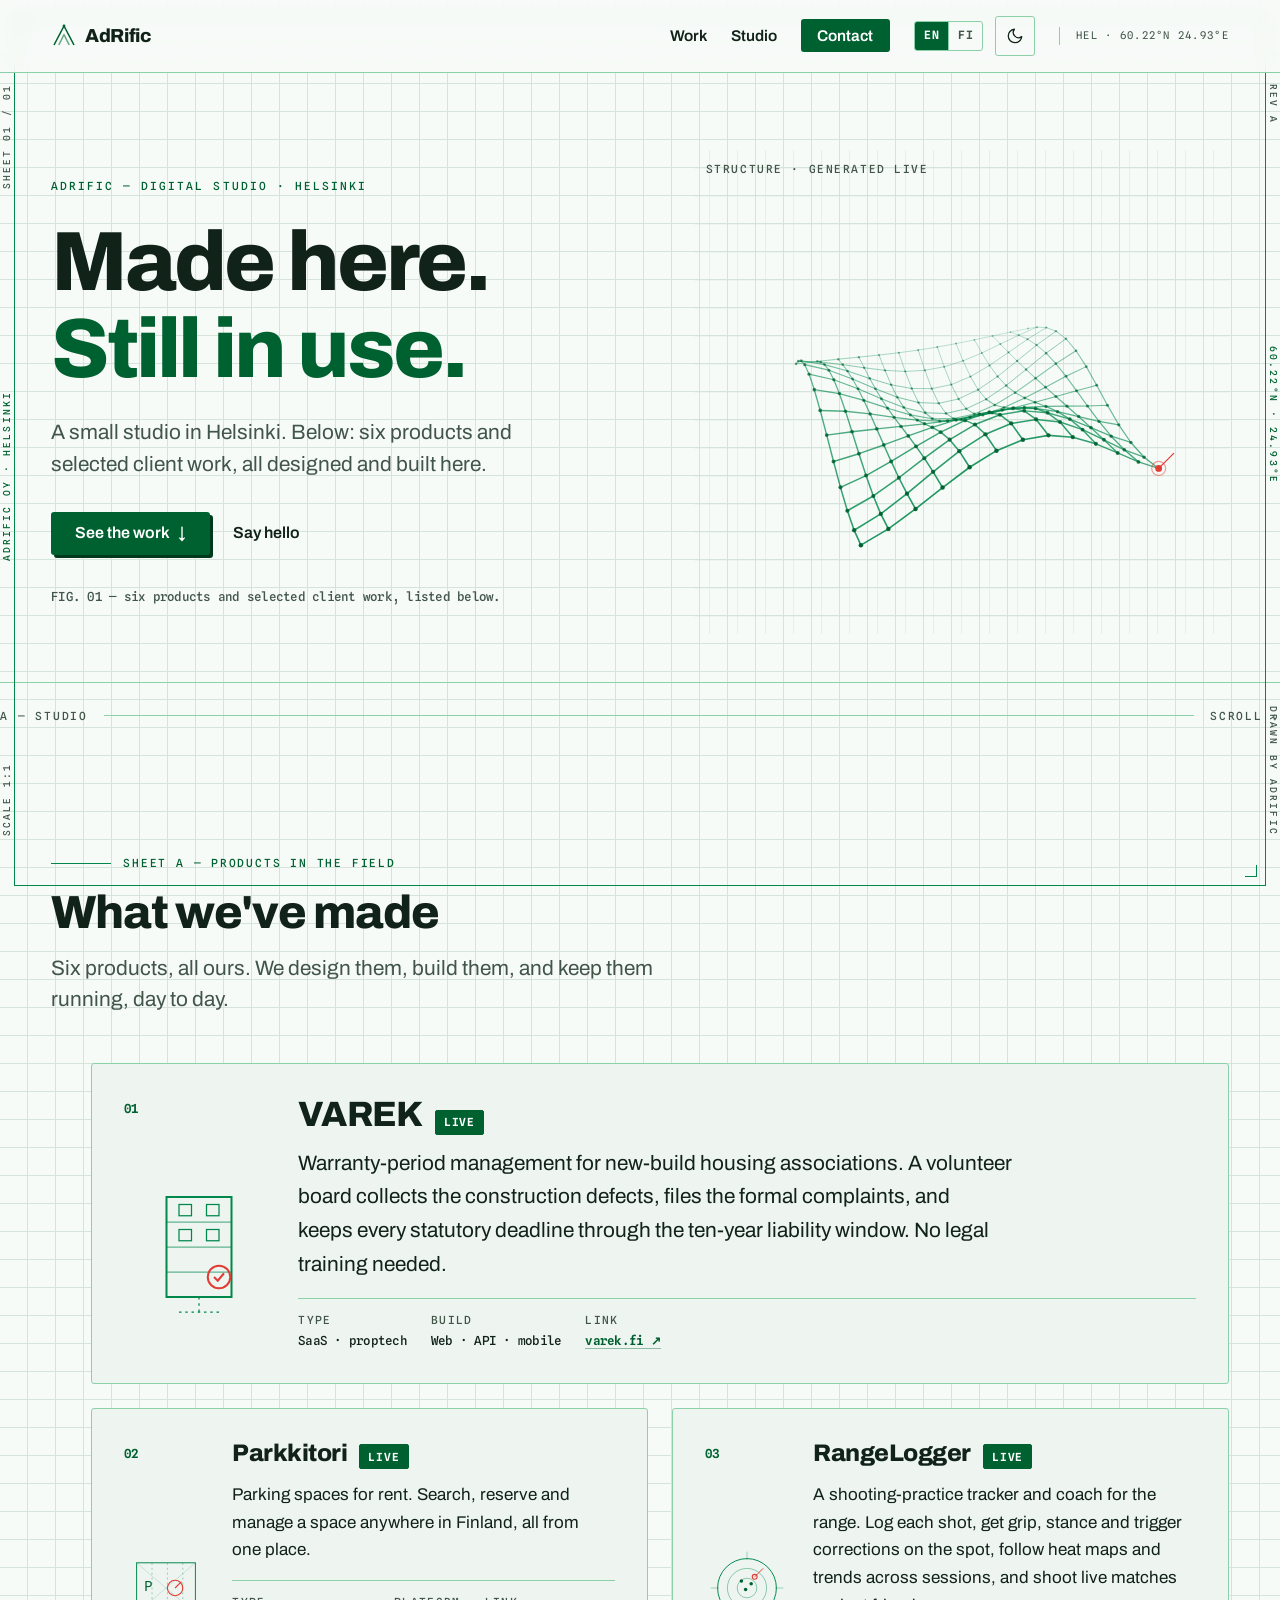
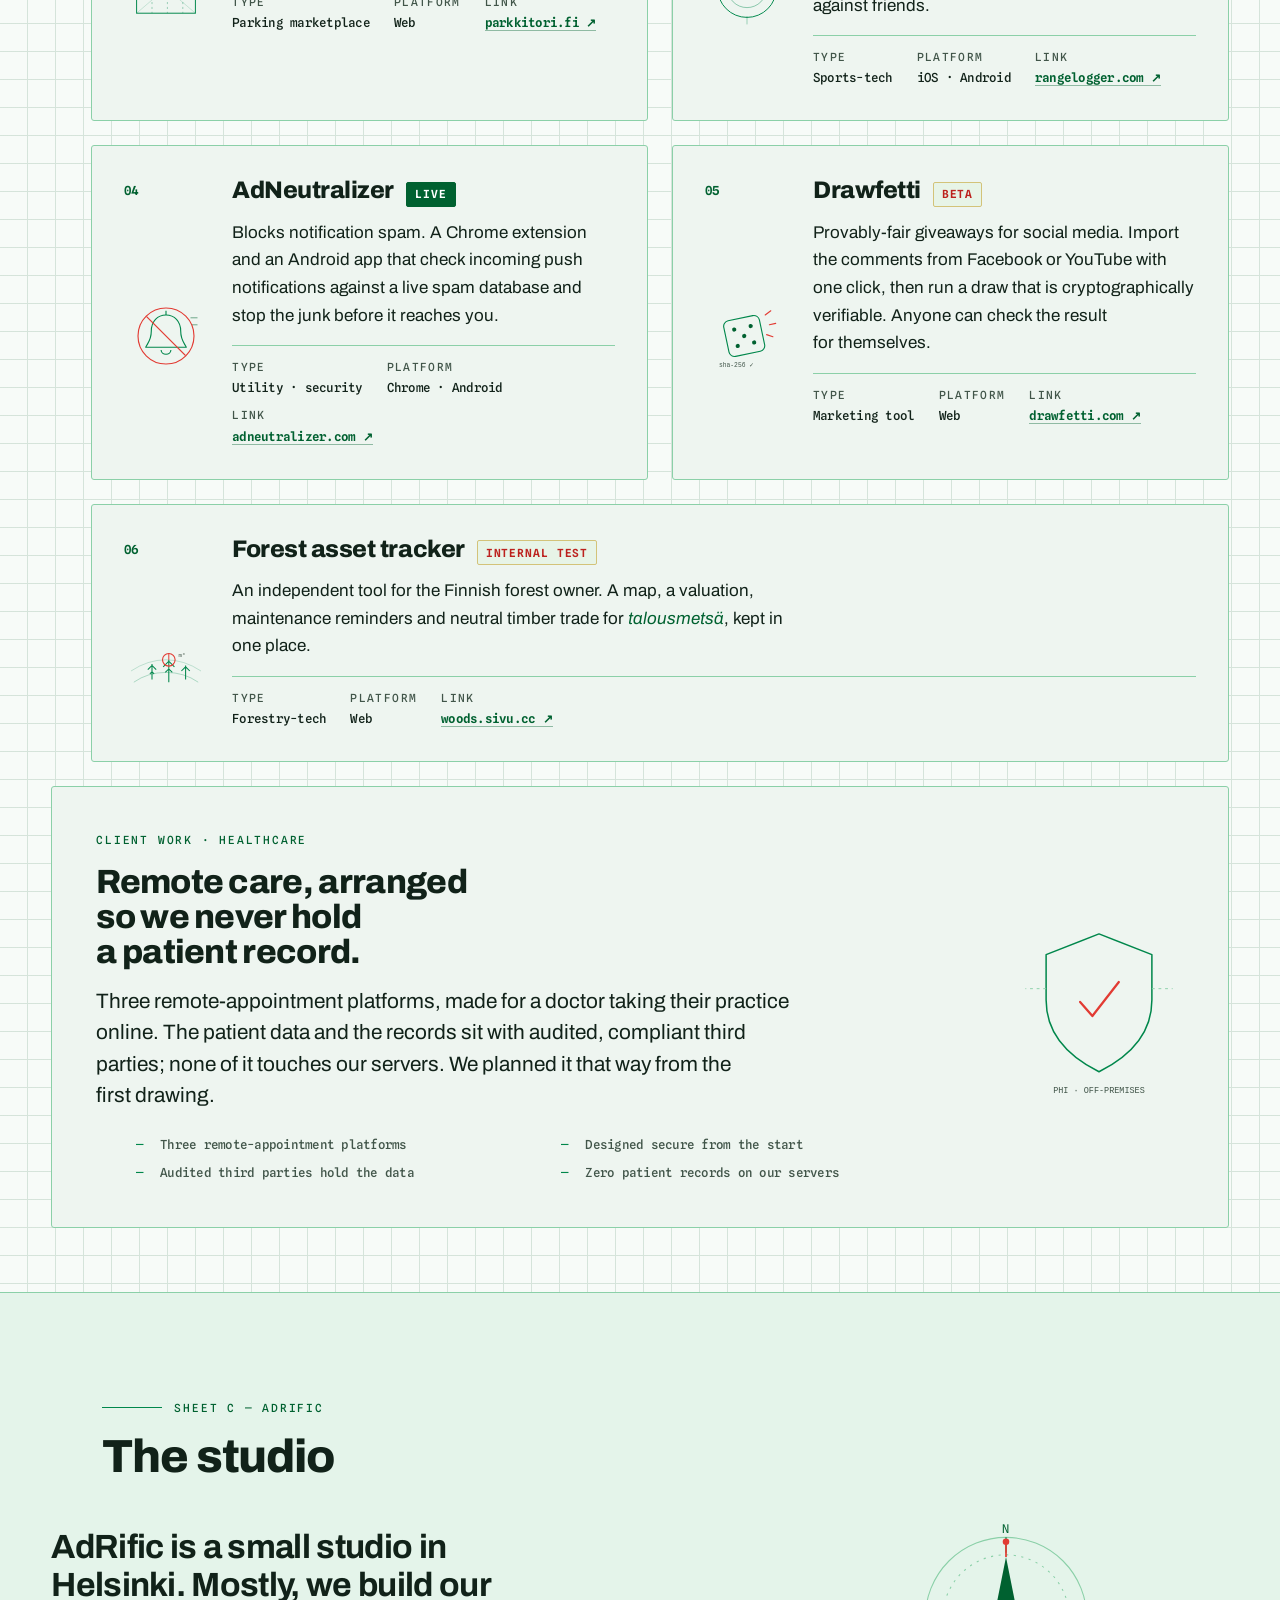
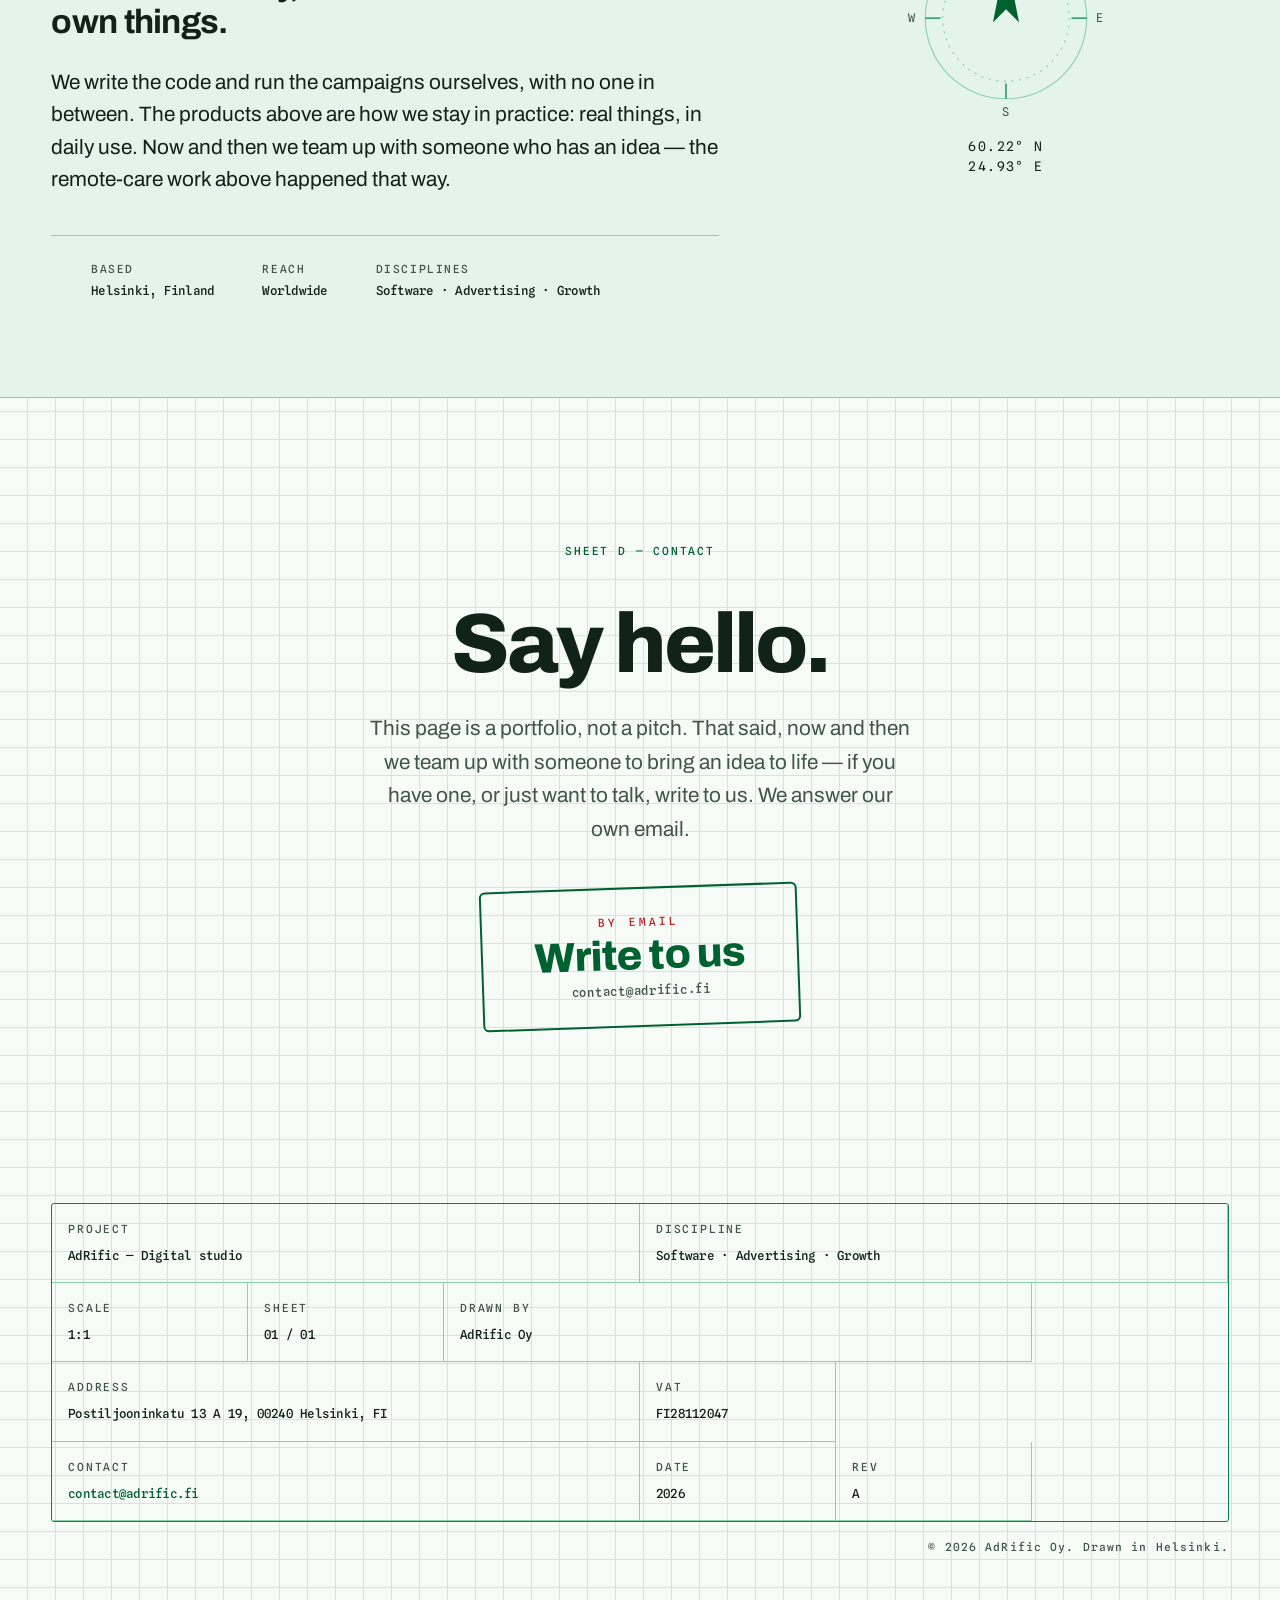
==== commit 1a57eba3: "copy: replace startup slop with organic portfolio voice, de-sales Full copy pass per the maintainer:" ====
--- a/public/index.html
+++ b/public/index.html
@@ -20,15 +20,15 @@
     </script>
     <title>AdRific — Digital studio in Helsinki</title>
     <meta name="description"
-        content="AdRific is a small digital studio in Helsinki. A reference of the products and client work we've designed, built, and shipped. We don't pitch. We ship.">
+        content="AdRific is a small digital studio in Helsinki. We design a thing, build it, then run it. This page lists what is in use — six products and selected client work.">
     <meta name="theme-color" content="#f4f7f1">
     <meta property="og:title" content="AdRific — Digital studio in Helsinki">
     <meta property="og:description"
-        content="A reference of the products and client work we've designed, built, and shipped.">
+        content="This page lists what is in use: six products and selected client work.">
     <meta property="og:type" content="website">
     <meta property="og:locale" content="en">
     <link rel="icon" href="favicon.svg" type="image/svg+xml">
-    <link rel="stylesheet" href="styles/main.css?v=2">
+    <link rel="stylesheet" href="styles/main.css?v=3">
     <link rel="preconnect" href="https://fonts.googleapis.com">
     <link rel="preconnect" href="https://fonts.gstatic.com" crossorigin>
     <link href="https://fonts.googleapis.com/css2?family=Archivo:wght@400;500;600;700;800&family=Spline+Sans+Mono:wght@400;500;600&display=swap"
@@ -107,16 +107,16 @@
             <div class="hero__grid">
                 <div class="hero__copy reveal">
                     <p class="kicker">AdRific — Digital studio · Helsinki</p>
-                    <h1 class="hero__title">We don't pitch.<br><span class="hero__title-em">We ship.</span></h1>
+                    <h1 class="hero__title">Made here.<br><span class="hero__title-em">Still in use.</span></h1>
                     <p class="hero__lede">
-                        A small studio in Helsinki. Below is what we've designed, built, and put
-                        in the world.
+                        A small studio in Helsinki. Below: six products and selected client work,
+                        all designed and built here.
                     </p>
                     <div class="hero__actions">
                         <a href="#work" class="btn btn--stamp">See the work <span aria-hidden="true">↓</span></a>
-                        <a href="#contact" class="btn btn--ghost">Get in touch</a>
-                    </div>
-                    <p class="hero__caption mono">FIG. 01 — six products and counting, plus selected client work.</p>
+                        <a href="#contact" class="btn btn--ghost">Say hello</a>
+                    </div>
+                    <p class="hero__caption mono">FIG. 01 — six products and selected client work, listed below.</p>
                 </div>
 
                 <div class="hero__plate reveal">
@@ -169,10 +169,10 @@
         <section class="work" id="work" aria-labelledby="work-title">
             <header class="section-head">
                 <p class="section-head__tag mono">Sheet A — Products in the field</p>
-                <h2 class="section-head__title" id="work-title">The build log</h2>
+                <h2 class="section-head__title" id="work-title">What we've made</h2>
                 <p class="section-head__intro">
-                    Six products in the field. We design, build, and run them end-to-end — the same
-                    stack and standard we put behind client work.
+                    Six products, all ours. We design them, build them, and keep them
+                    running, day to day.
                 </p>
             </header>
 
@@ -199,9 +199,10 @@
                             <span class="tag tag--live">Live</span>
                         </div>
                         <p class="plate__desc">
-                            Warranty-period management for new-build housing associations. Volunteer boards
-                            collect construction defects, file the formal complaints, and never miss a
-                            statutory deadline across the ten-year liability window — no legal expertise required.
+                            Warranty-period management for new-build housing associations. A volunteer
+                            board collects the construction defects, files the formal complaints, and keeps
+                            every statutory deadline through the ten-year liability window. No legal
+                            training needed.
                         </p>
                         <dl class="plate__meta mono">
                             <div><dt>Type</dt><dd>SaaS · proptech</dd></div>
@@ -233,8 +234,8 @@
                             <span class="tag tag--live">Live</span>
                         </div>
                         <p class="plate__desc">
-                            Rent a parking space, the easy way. Search, reserve and manage parking
-                            across Finland from one place.
+                            Parking spaces for rent. Search, reserve and manage a space anywhere
+                            in Finland, all from one place.
                         </p>
                         <dl class="plate__meta mono">
                             <div><dt>Type</dt><dd>Parking marketplace</dd></div>
@@ -269,9 +270,9 @@
                             <span class="tag tag--live">Live</span>
                         </div>
                         <p class="plate__desc">
-                            A shooting-practice tracker and coach for the range. Log every shot, get instant
-                            grip, stance and trigger fixes, read heat maps and trends across sessions, and go
-                            head-to-head with friends in real-time matches.
+                            A shooting-practice tracker and coach for the range. Log each shot, get grip,
+                            stance and trigger corrections on the spot, follow heat maps and trends across
+                            sessions, and shoot live matches against friends.
                         </p>
                         <dl class="plate__meta mono">
                             <div><dt>Type</dt><dd>Sports-tech</dd></div>
@@ -304,9 +305,9 @@
                             <span class="tag tag--live">Live</span>
                         </div>
                         <p class="plate__desc">
-                            Instantly blocks notification spam. A Chrome extension and Android app that
-                            filter the flood of junk push notifications against a live spam database —
-                            before they ever reach you.
+                            Blocks notification spam. A Chrome extension and an Android app that check
+                            incoming push notifications against a live spam database and stop the junk
+                            before it reaches you.
                         </p>
                         <dl class="plate__meta mono">
                             <div><dt>Type</dt><dd>Utility · security</dd></div>
@@ -341,9 +342,9 @@
                             <span class="tag tag--beta">Beta</span>
                         </div>
                         <p class="plate__desc">
-                            Provably-fair giveaways for social media. One-click comment import from Facebook
-                            and YouTube, then a cryptographically verifiable draw — winners no one can dispute,
-                            math anyone can check.
+                            Provably-fair giveaways for social media. Import the comments from Facebook
+                            or YouTube with one click, then run a draw that is cryptographically verifiable.
+                            Anyone can check the result for themselves.
                         </p>
                         <dl class="plate__meta mono">
                             <div><dt>Type</dt><dd>Marketing tool</dd></div>
@@ -378,8 +379,8 @@
                             <span class="tag tag--beta">Internal test</span>
                         </div>
                         <p class="plate__desc">
-                            An independent tool for the Finnish forest owner — map, valuation, maintenance
-                            reminders and neutral timber trade for <em>talousmetsä</em>, all in one place.
+                            An independent tool for the Finnish forest owner. A map, a valuation, maintenance
+                            reminders and neutral timber trade for <em>talousmetsä</em>, kept in one place.
                         </p>
                         <dl class="plate__meta mono">
                             <div><dt>Type</dt><dd>Forestry-tech</dd></div>
@@ -395,18 +396,18 @@
                 <div class="delivery__body">
                     <p class="delivery__tag mono">Client work · Healthcare</p>
                     <h3 class="delivery__title" id="delivery-title">
-                        Remote care, built so we never hold a patient record.
+                        Remote care, arranged so we never hold a patient record.
                     </h3>
                     <p class="delivery__desc">
-                        We shipped three remote-appointment platforms for a doctor taking their practice
-                        online — engineered secure from the ground up. Audited, compliant third parties
-                        hold the patient data and the records; it never touches our servers. The trust is
-                        in the architecture, not a promise.
+                        Three remote-appointment platforms, made for a doctor taking their practice
+                        online. The patient data and the records sit with audited, compliant third
+                        parties; none of it touches our servers. We planned it that way from the
+                        first drawing.
                     </p>
                     <ul class="delivery__specs mono">
                         <li>Three remote-appointment platforms</li>
-                        <li>Secure by design, ground-up</li>
-                        <li>Audited third-party data handling</li>
+                        <li>Designed secure from the start</li>
+                        <li>Audited third parties hold the data</li>
                         <li>Zero patient records on our servers</li>
                     </ul>
                 </div>
@@ -434,12 +435,13 @@
                         <h2 class="section-head__title" id="studio-title">The studio</h2>
                     </header>
                     <p class="studio__lead">
-                        AdRific is a small studio of builders in Helsinki, serving clients worldwide.
+                        AdRific is a small studio in Helsinki. Mostly, we build our own things.
                     </p>
                     <p class="studio__body">
-                        We write the code and run the campaigns ourselves — no handoffs, no middle layer.
-                        The work here is how we keep our edge: real things, in real use, held to the bar we
-                        set ourselves. That's the whole résumé.
+                        We write the code and run the campaigns ourselves, with no one in between.
+                        The products above are how we stay in practice: real things, in daily use.
+                        Now and then we team up with someone who has an idea — the remote-care
+                        work above happened that way.
                     </p>
                     <ul class="studio__facts mono" aria-label="Studio facts">
                         <li><span>Based</span> Helsinki, Finland</li>
@@ -485,13 +487,15 @@
         <section class="contact" id="contact" aria-labelledby="contact-title">
             <div class="contact__inner">
                 <p class="section-head__tag mono">Sheet D — Contact</p>
-                <h2 class="contact__title" id="contact-title">Get in touch.</h2>
+                <h2 class="contact__title" id="contact-title">Say hello.</h2>
                 <p class="contact__lede">
-                    Curious about the work, or just want to talk shop? We're easy to reach.
+                    This page is a portfolio, not a pitch. That said, now and then we team up with
+                    someone to bring an idea to life — if you have one, or just want to talk,
+                    write to us. We answer our own email.
                 </p>
                 <a class="stamp" href="mailto:contact@adrific.fi?subject=Hello%20AdRific">
-                    <span class="stamp__kicker mono">Say hello</span>
-                    <span class="stamp__main">Get in touch</span>
+                    <span class="stamp__kicker mono">By email</span>
+                    <span class="stamp__main">Write to us</span>
                     <span class="stamp__addr mono">contact@adrific.fi</span>
                 </a>
             </div>
@@ -545,7 +549,7 @@
         <p class="title-block__copy mono">© 2026 AdRific Oy. Drawn in Helsinki.</p>
     </footer>
 
-    <script src="scripts/main.js?v=2"></script>
+    <script src="scripts/main.js?v=3"></script>
 </body>
 
 </html>
